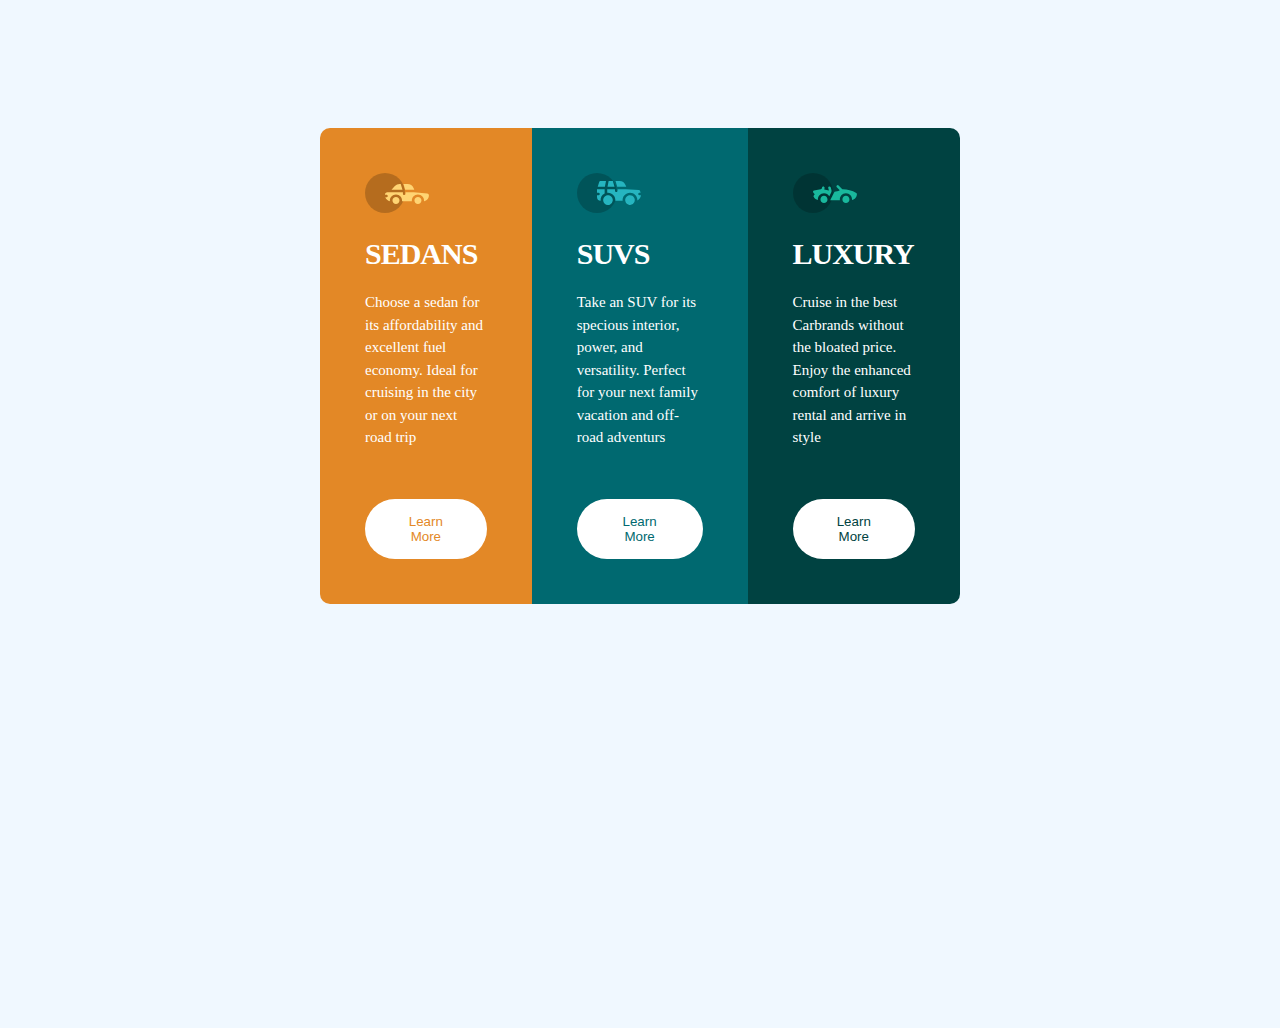
==== index.html @ d3eafcfa "1st commit" ====
<!DOCTYPE html>
<html lang="en">
    <head>
        <meta charset="UTF-8">
        <meta http-equiv="X-UA-Compatible" content="IE=edge">
        <meta name="viewport" content="width=device-width, initial-scale=1.0">
        <title>Flex box</title>
        <link rel="stylesheet" href="flexbox.css"/>
        <link rel="stylesheet" href="https://fonts.google.com/specimen/Lexend+Deca">
        <link rel="stylesheet" href="https://fonts.google.com/specimen/Big+Shoulders+Display">
    </head>
    <body>
        <main>

            <div class="leftdiv">
                <img src="./images/icon-sedans.svg" class="img1">
                
                <h3>SEDANS</h3>
                
                <p>
                    Choose a sedan for its affordability and excellent fuel economy. Ideal for cruising in the city or on your next road trip
                </p>
                <button class="button1">Learn More</button>
            </div>
            <div class="centerdiv">
                <img src="./images/icon-suvs.svg" class="img2">
                <h3>SUVS
                </h3>
                <p>Take an SUV for its specious interior, power, and versatility. Perfect for your next family vacation and off-road adventurs</p>
                <button class="button2">Learn More</button>
            </div>
            <div class="rightdiv">
                <img src="./images/icon-luxury.svg" class="img3">
                <h3>LUXURY</h3>
                <p>Cruise in the best Carbrands without the bloated price. Enjoy the enhanced comfort of luxury rental and arrive in style</p>
                <button class="button3">Learn More</button>
            </div>


        </main>

    </body>
</html>
---- flexbox.css ----
*{
margin: 0;
padding: 0;
box-sizing: border-box;
}

body
{
background-color: aliceblue;
font-family: Big Shoulders Display, Lexend Deca;
min-height: 100vh;

}
main{
    margin: auto;
    display: flex;
    justify-content: center;
    align-items: center;
    width: 50%;
    flex-direction: row;
    color: white;
    margin-top: 10%;
    font-size: 15px;

}


.leftdiv{
background-color: #e38826;
padding: 3em;
height: 100%;
border-radius: 10px 0px 0px 10px;

}
.centerdiv{
    background-color:#006970 ;
    padding: 3em;
    height: 100%;
}

.rightdiv{
    background-color: #004241;
    padding: 3em;
    height: 100%;
    border-radius: 0px 10px 10px 0px;
}
h3{
    text-align: left;
    font-size: 30px;
    font-weight: 700;
    font-family: Big Shoulders Display, Lexend Deca;
    letter-spacing: -1px;
    padding-top: 20px;
    padding-bottom: 20px;
    
}
p{
  text-align: left;  
  line-height: 1.5;
  padding-bottom: 50px;
}
.img1{
    border: 50px;
}
.button1{
    text-align: center;
    background-color: white;
    color: #e38826;
    padding: 15px 40px;
    border: 0px;
    border-radius: 30px;
     
}
.button2{
    text-align: center;
    background-color: white;
    color: #006970;
    padding: 15px 40px;
    border: 0px;
    border-radius: 30px;
  
}
.button3{
    text-align: center;
    background-color: white;
    color: #004241;
    padding: 15px 40px;
    border: 0px;
    border-radius: 30px;
   
}
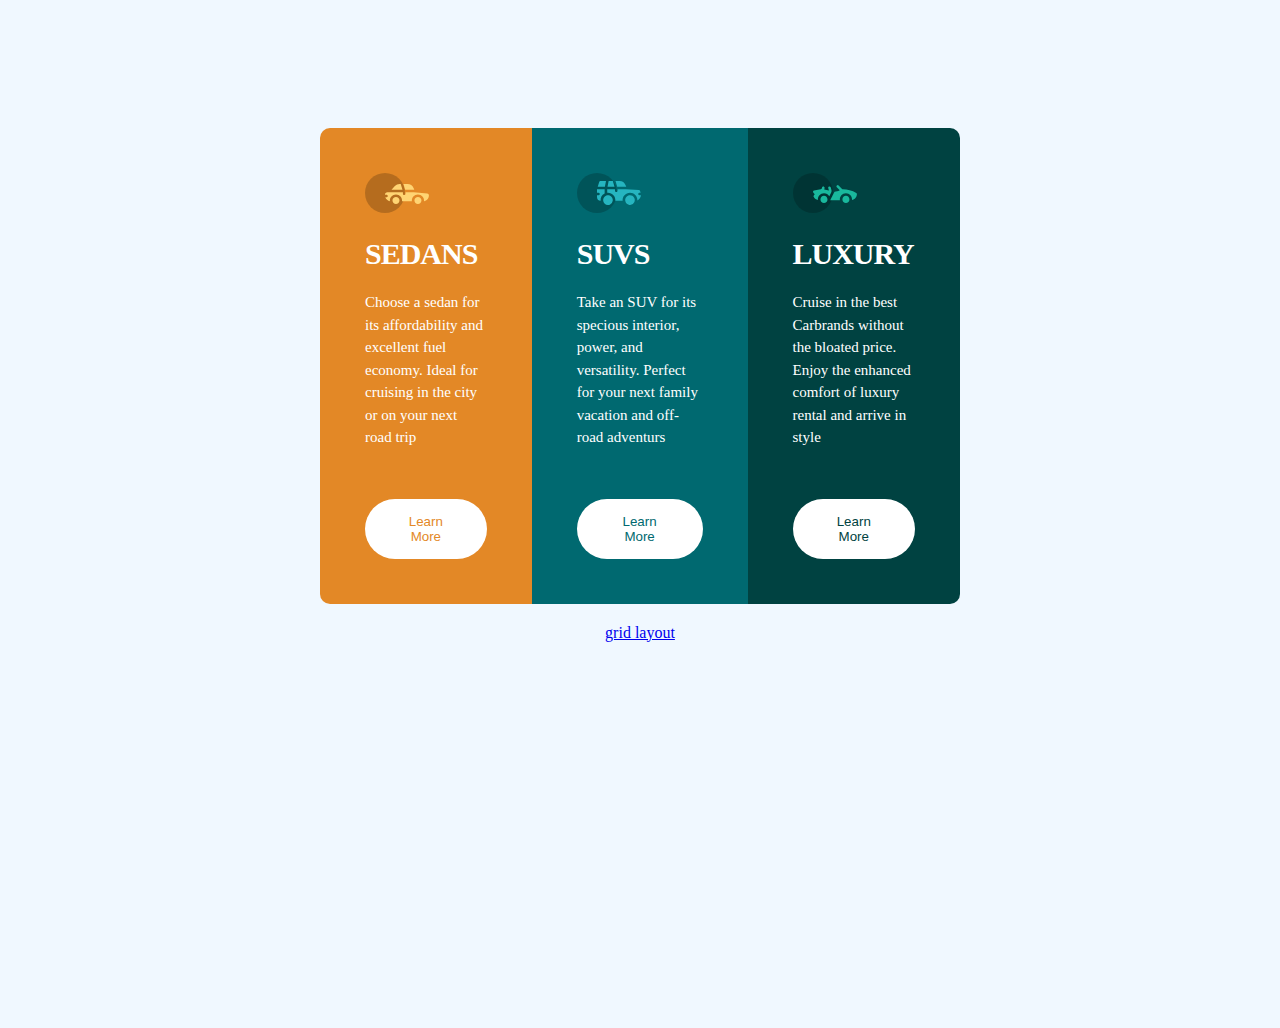
==== commit cb0f93b6: "correction" ====
--- a/index.html
+++ b/index.html
@@ -38,6 +38,7 @@
 
 
         </main>
-
+        <div class="tttt"> <a href="grid.html">grid layout</a></div>
+         
     </body>
 </html>
--- a/flexbox.css
+++ b/flexbox.css
@@ -88,4 +88,9 @@
     border: 0px;
     border-radius: 30px;
    
+}
+.tttt{
+ align-content: center;  
+ text-align: center; 
+ padding-top: 20px;
 }